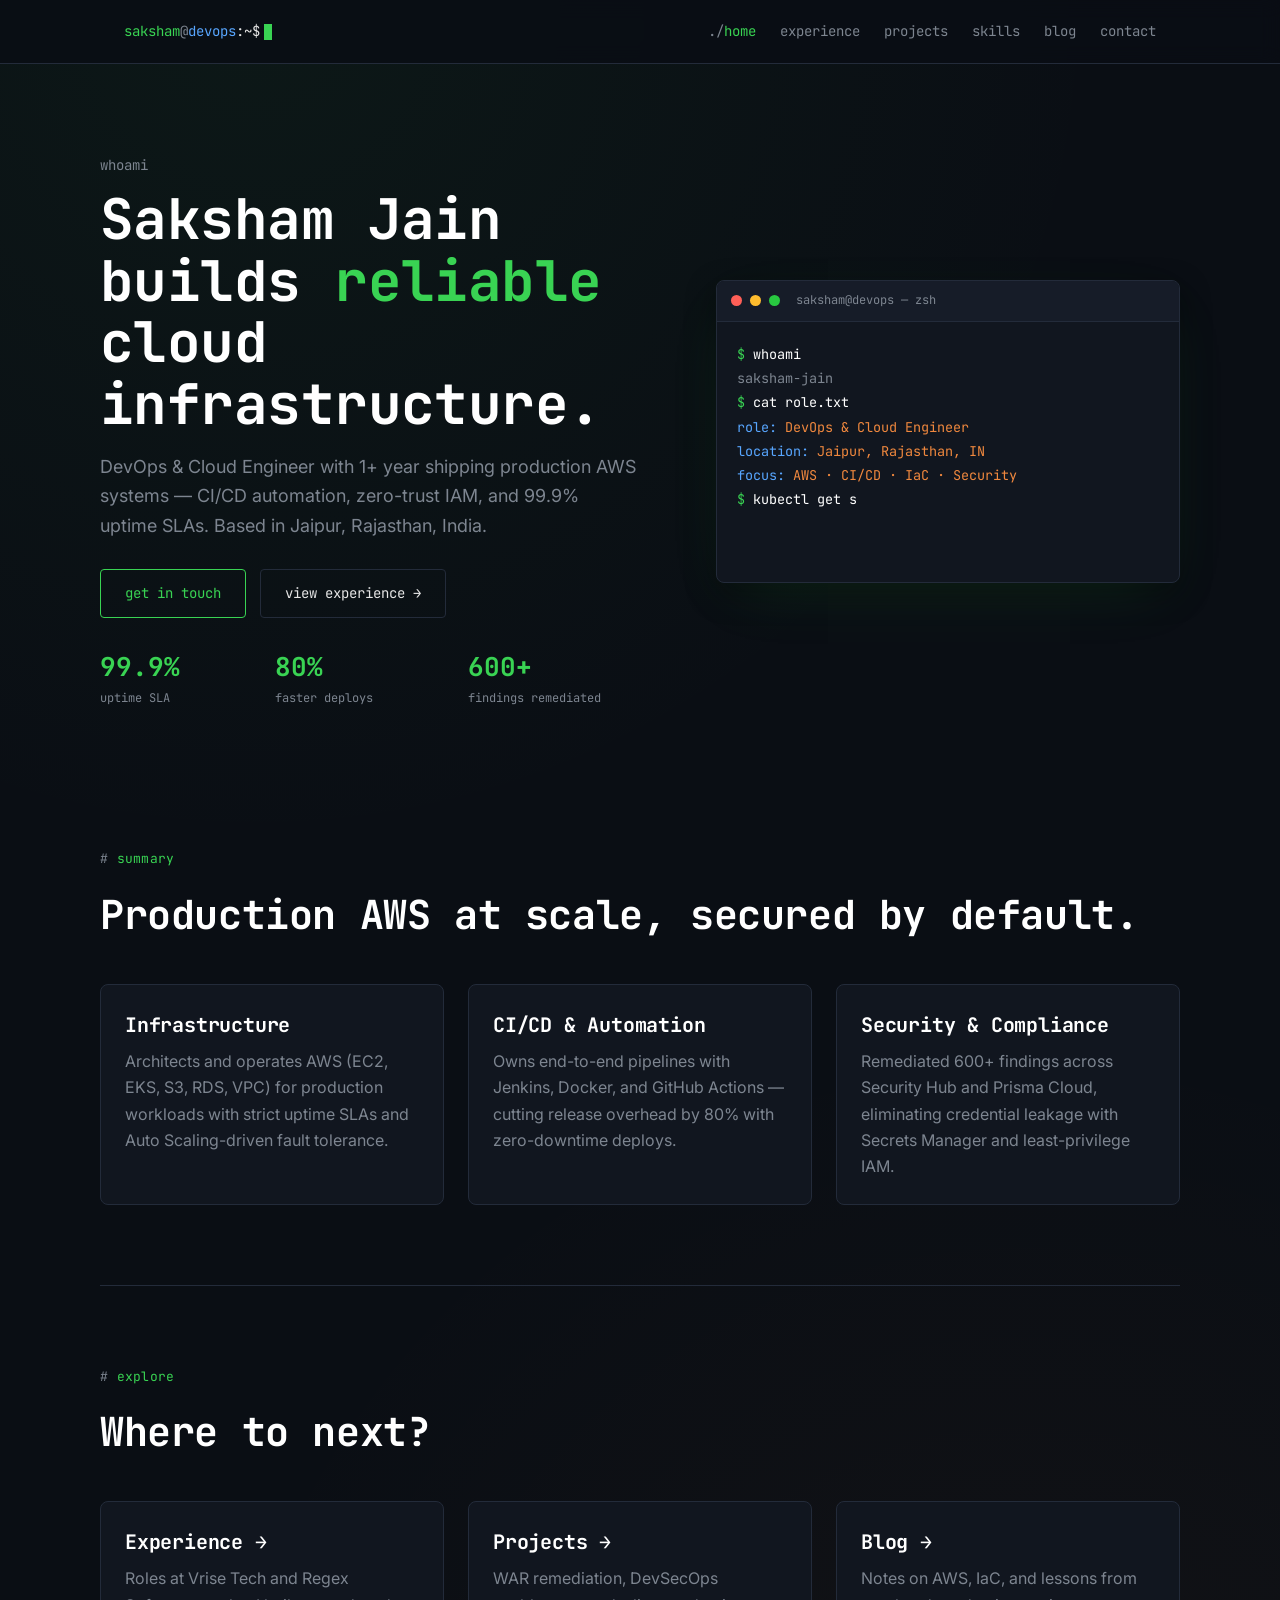
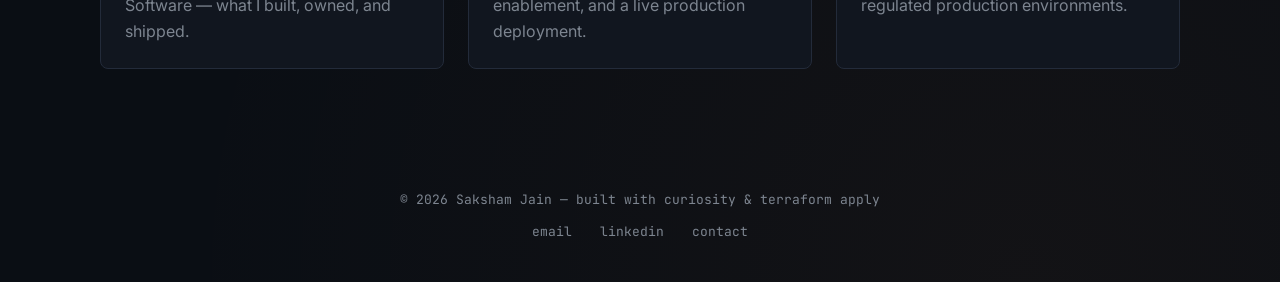
==== index.html @ ddb7da2a "Add files via upload" ====
<!DOCTYPE html>
<html lang="en">
<head>
  <meta charset="UTF-8" />
  <meta name="viewport" content="width=device-width, initial-scale=1.0" />
  <title>Saksham Jain — DevOps & Cloud Engineer</title>
  <meta name="description" content="Saksham Jain — DevOps & Cloud Engineer specializing in AWS, CI/CD, and Infrastructure as Code." />
  <link rel="preconnect" href="https://fonts.googleapis.com">
  <link rel="preconnect" href="https://fonts.gstatic.com" crossorigin>
  <link href="https://fonts.googleapis.com/css2?family=JetBrains+Mono:wght@400;500;700&family=Inter:wght@400;500;600&display=swap" rel="stylesheet">
  <link rel="stylesheet" href="css/style.css" />
</head>
<body>

  <nav class="navbar">
    <div class="nav-inner">
      <div class="nav-prompt">
        <span class="user">saksham</span><span class="at">@</span><span class="host">devops</span>:~$<span class="cursor"></span>
      </div>
      <button class="nav-toggle" aria-label="Toggle navigation">menu</button>
      <div class="nav-links">
        <a href="index.html" class="active">home</a>
        <a href="experience.html">experience</a>
        <a href="projects.html">projects</a>
        <a href="skills.html">skills</a>
        <a href="blog.html">blog</a>
        <a href="contact.html">contact</a>
      </div>
    </div>
  </nav>

  <!-- ===== HERO ===== -->
  <header class="container hero">
    <div>
      <div class="hero-eyebrow">whoami</div>
      <h1>Saksham Jain<br>builds <span class="accent">reliable</span> cloud infrastructure.</h1>
      <p class="hero-sub">
        DevOps &amp; Cloud Engineer with 1+ year shipping production AWS systems — CI/CD automation,
        zero-trust IAM, and 99.9% uptime SLAs. Based in Jaipur, Rajasthan, India.
      </p>
      <div class="hero-actions">
        <a href="contact.html" class="btn">get in touch</a>
        <a href="experience.html" class="btn secondary">view experience →</a>
      </div>
      <div class="hero-stats">
        <div class="stat">
          <div class="stat-num">99.9%</div>
          <div class="stat-label">uptime SLA</div>
        </div>
        <div class="stat">
          <div class="stat-num">80%</div>
          <div class="stat-label">faster deploys</div>
        </div>
        <div class="stat">
          <div class="stat-num">600+</div>
          <div class="stat-label">findings remediated</div>
        </div>
      </div>
    </div>

    <div class="terminal">
      <div class="terminal-bar">
        <span class="terminal-dot red"></span>
        <span class="terminal-dot yellow"></span>
        <span class="terminal-dot green"></span>
        <span class="terminal-title">saksham@devops — zsh</span>
      </div>
      <div class="terminal-body" id="hero-terminal"></div>
    </div>
  </header>

  <!-- ===== SUMMARY ===== -->
  <section class="section container">
    <div class="section-label">summary</div>
    <h2>Production AWS at scale, secured by default.</h2>
    <div class="grid-3 reveal">
      <div class="card">
        <h3>Infrastructure</h3>
        <p>Architects and operates AWS (EC2, EKS, S3, RDS, VPC) for production workloads with strict uptime SLAs and Auto Scaling-driven fault tolerance.</p>
      </div>
      <div class="card">
        <h3>CI/CD &amp; Automation</h3>
        <p>Owns end-to-end pipelines with Jenkins, Docker, and GitHub Actions — cutting release overhead by 80% with zero-downtime deploys.</p>
      </div>
      <div class="card">
        <h3>Security &amp; Compliance</h3>
        <p>Remediated 600+ findings across Security Hub and Prisma Cloud, eliminating credential leakage with Secrets Manager and least-privilege IAM.</p>
      </div>
    </div>
  </section>

  <!-- ===== QUICK LINKS ===== -->
  <section class="section container">
    <div class="section-label">explore</div>
    <h2>Where to next?</h2>
    <div class="grid-3 reveal">
      <a href="experience.html" class="card">
        <h3>Experience →</h3>
        <p>Roles at Vrise Tech and Regex Software — what I built, owned, and shipped.</p>
      </a>
      <a href="projects.html" class="card">
        <h3>Projects →</h3>
        <p>WAR remediation, DevSecOps enablement, and a live production deployment.</p>
      </a>
      <a href="blog.html" class="card">
        <h3>Blog →</h3>
        <p>Notes on AWS, IaC, and lessons from regulated production environments.</p>
      </a>
    </div>
  </section>

  <footer class="footer">
    <div class="container">
      <div>© 2026 Saksham Jain — built with curiosity & terraform apply</div>
      <div style="margin-top:10px;">
        <a href="mailto:sakshamsj02@gmail.com">email</a>
        <a href="https://www.linkedin.com/in/sakshamjain02/" target="_blank" rel="noopener">linkedin</a>
        <a href="contact.html">contact</a>
      </div>
    </div>
  </footer>

  <script src="js/main.js"></script>
  <script>
    typeTerminal("hero-terminal", [
      { type: "cmd", text: "whoami" },
      { type: "out", html: "saksham-jain" },
      { type: "cmd", text: "cat role.txt" },
      { type: "out", html: "<span class='k'>role:</span> <span class='v'>DevOps & Cloud Engineer</span>\n<span class='k'>location:</span> <span class='v'>Jaipur, Rajasthan, IN</span>\n<span class='k'>focus:</span> <span class='v'>AWS · CI/CD · IaC · Security</span>" },
      { type: "cmd", text: "kubectl get status" },
      { type: "out", html: "<span class='k'>uptime:</span> <span class='v'>99.9%</span>   <span class='k'>availability:</span> <span class='v'>open to work</span>" },
    ], { speed: 28, lineDelay: 400 });
  </script>
</body>
</html>
---- css/style.css ----
/* ===================================================
   Saksham Jain — DevOps Portfolio
   Theme: Terminal / Shell aesthetic
   =================================================== */

:root {
  --bg: #0a0e14;
  --bg-panel: #11161f;
  --bg-panel-2: #161c28;
  --border: #232b3a;
  --text: #e6e6e6;
  --text-muted: #7d8590;
  --green: #39d353;
  --green-dim: #1f7a35;
  --orange: #f0883e;
  --blue: #58a6ff;
  --font-mono: "JetBrains Mono", "Fira Code", monospace;
  --font-body: "Inter", -apple-system, sans-serif;
  --max-width: 1080px;
}

* { margin: 0; padding: 0; box-sizing: border-box; }

html { scroll-behavior: smooth; }

body {
  background: var(--bg);
  color: var(--text);
  font-family: var(--font-body);
  line-height: 1.65;
  font-size: 16px;
  background-image:
    radial-gradient(circle at 20% 0%, rgba(57, 211, 83, 0.05), transparent 40%),
    radial-gradient(circle at 80% 100%, rgba(240, 136, 62, 0.04), transparent 40%);
}

a { color: var(--green); text-decoration: none; }
a:hover { text-decoration: underline; }

::selection { background: var(--green-dim); color: #fff; }

/* Focus visibility */
a:focus-visible, button:focus-visible, input:focus-visible, textarea:focus-visible {
  outline: 2px solid var(--green);
  outline-offset: 2px;
}

/* ---------------- Layout helpers ---------------- */
.container {
  max-width: var(--max-width);
  margin: 0 auto;
  padding: 0 24px;
}

.section {
  padding: 80px 0;
  border-bottom: 1px solid var(--border);
}

.section:last-of-type { border-bottom: none; }

.section-label {
  font-family: var(--font-mono);
  font-size: 13px;
  color: var(--green);
  margin-bottom: 12px;
  letter-spacing: 0.02em;
}

.section-label::before { content: "# "; color: var(--text-muted); }

h1, h2, h3, h4 {
  font-family: var(--font-mono);
  font-weight: 700;
  letter-spacing: -0.01em;
  color: #fff;
}

h2 {
  font-size: clamp(28px, 4vw, 40px);
  margin-bottom: 36px;
}

h3 { font-size: 20px; margin-bottom: 6px; }

p { color: var(--text-muted); }

/* ---------------- Navbar (shell prompt) ---------------- */
.navbar {
  position: sticky;
  top: 0;
  z-index: 100;
  background: rgba(10, 14, 20, 0.85);
  backdrop-filter: blur(10px);
  border-bottom: 1px solid var(--border);
}

.nav-inner {
  max-width: var(--max-width);
  margin: 0 auto;
  padding: 16px 24px;
  display: flex;
  align-items: center;
  justify-content: space-between;
  gap: 24px;
}

.nav-prompt {
  font-family: var(--font-mono);
  font-size: 14px;
  white-space: nowrap;
  color: var(--text);
}

.nav-prompt .user { color: var(--green); }
.nav-prompt .at { color: var(--text-muted); }
.nav-prompt .host { color: var(--blue); }
.nav-prompt .cursor {
  display: inline-block;
  width: 8px;
  height: 16px;
  background: var(--green);
  margin-left: 4px;
  animation: blink 1.1s steps(2, start) infinite;
  vertical-align: middle;
}

@keyframes blink { to { visibility: hidden; } }

.nav-links {
  display: flex;
  gap: 24px;
  font-family: var(--font-mono);
  font-size: 14px;
  flex-wrap: wrap;
}

.nav-links a {
  color: var(--text-muted);
  position: relative;
  padding: 4px 0;
}

.nav-links a:hover, .nav-links a.active {
  color: var(--green);
  text-decoration: none;
}

.nav-links a.active::before { content: "./"; color: var(--text-muted); }
.nav-links a:not(.active)::before { content: ""; }

/* mobile nav toggle */
.nav-toggle {
  display: none;
  background: none;
  border: 1px solid var(--border);
  color: var(--text);
  font-family: var(--font-mono);
  padding: 6px 10px;
  border-radius: 4px;
  cursor: pointer;
}

@media (max-width: 720px) {
  .nav-toggle { display: block; }
  .nav-links {
    display: none;
    position: absolute;
    top: 100%;
    left: 0; right: 0;
    background: var(--bg-panel);
    border-bottom: 1px solid var(--border);
    flex-direction: column;
    padding: 16px 24px;
    gap: 14px;
  }
  .nav-links.open { display: flex; }
  .nav-inner { position: relative; }
}

/* ---------------- Buttons / badges ---------------- */
.btn {
  font-family: var(--font-mono);
  display: inline-block;
  padding: 12px 24px;
  border: 1px solid var(--green);
  color: var(--green);
  border-radius: 4px;
  font-size: 14px;
  transition: background 0.15s, color 0.15s;
}

.btn:hover {
  background: var(--green);
  color: #06150a;
  text-decoration: none;
}

.btn.secondary {
  border-color: var(--border);
  color: var(--text);
}
.btn.secondary:hover { background: var(--bg-panel-2); color: var(--text); }

.badge {
  font-family: var(--font-mono);
  font-size: 12px;
  padding: 3px 10px;
  border-radius: 3px;
  border: 1px solid var(--green-dim);
  color: var(--green);
  background: rgba(57, 211, 83, 0.06);
  display: inline-flex;
  align-items: center;
  gap: 6px;
}

.badge::before {
  content: "";
  width: 6px; height: 6px;
  border-radius: 50%;
  background: var(--green);
  display: inline-block;
}

.badge.orange {
  border-color: rgba(240, 136, 62, 0.4);
  color: var(--orange);
  background: rgba(240, 136, 62, 0.06);
}
.badge.orange::before { background: var(--orange); }

/* ---------------- Hero ---------------- */
.hero {
  padding: 90px 0 60px;
  display: grid;
  grid-template-columns: 1.1fr 0.9fr;
  gap: 48px;
  align-items: center;
}

@media (max-width: 860px) {
  .hero { grid-template-columns: 1fr; padding-top: 50px; }
}

.hero-eyebrow {
  font-family: var(--font-mono);
  color: var(--text-muted);
  font-size: 14px;
  margin-bottom: 12px;
}

.hero h1 {
  font-size: clamp(36px, 6vw, 56px);
  line-height: 1.1;
  margin-bottom: 16px;
}

.hero h1 .accent { color: var(--green); }

.hero-sub {
  font-size: 18px;
  color: var(--text-muted);
  margin-bottom: 28px;
  max-width: 540px;
}

.hero-actions { display: flex; gap: 14px; flex-wrap: wrap; margin-bottom: 28px; }

.hero-stats {
  display: grid;
  grid-template-columns: repeat(3, auto);
  gap: 28px;
}

.stat .stat-num {
  font-family: var(--font-mono);
  font-size: 26px;
  color: var(--green);
  font-weight: 700;
}
.stat .stat-label {
  font-size: 12px;
  color: var(--text-muted);
  font-family: var(--font-mono);
}

/* ---------------- Terminal window ---------------- */
.terminal {
  background: var(--bg-panel);
  border: 1px solid var(--border);
  border-radius: 8px;
  overflow: hidden;
  box-shadow: 0 20px 60px -20px rgba(57, 211, 83, 0.15), 0 10px 30px rgba(0,0,0,0.4);
}

.terminal-bar {
  display: flex;
  align-items: center;
  gap: 8px;
  padding: 10px 14px;
  background: var(--bg-panel-2);
  border-bottom: 1px solid var(--border);
}

.terminal-dot { width: 11px; height: 11px; border-radius: 50%; }
.terminal-dot.red { background: #ff5f57; }
.terminal-dot.yellow { background: #febc2e; }
.terminal-dot.green { background: #28c840; }

.terminal-title {
  font-family: var(--font-mono);
  font-size: 12px;
  color: var(--text-muted);
  margin-left: 8px;
}

.terminal-body {
  font-family: var(--font-mono);
  font-size: 13.5px;
  padding: 20px;
  min-height: 260px;
  line-height: 1.8;
}

.terminal-body .line { white-space: pre-wrap; word-break: break-word; }
.terminal-body .prompt-char { color: var(--green); }
.terminal-body .cmd { color: #fff; }
.terminal-body .out { color: var(--text-muted); }
.terminal-body .out .k { color: var(--blue); }
.terminal-body .out .v { color: var(--orange); }

.term-cursor {
  display: inline-block;
  width: 8px; height: 14px;
  background: var(--green);
  vertical-align: middle;
  animation: blink 1s steps(2, start) infinite;
}

/* ---------------- Cards / grids ---------------- */
.grid-2 { display: grid; grid-template-columns: repeat(2, 1fr); gap: 24px; }
.grid-3 { display: grid; grid-template-columns: repeat(3, 1fr); gap: 24px; }

@media (max-width: 860px) {
  .grid-2, .grid-3 { grid-template-columns: 1fr; }
}

.card {
  background: var(--bg-panel);
  border: 1px solid var(--border);
  border-radius: 8px;
  padding: 24px;
  transition: border-color 0.2s, transform 0.2s;
}

.card:hover {
  border-color: var(--green-dim);
  transform: translateY(-2px);
}

.tag-row { display: flex; flex-wrap: wrap; gap: 8px; margin-top: 14px; }
.tag {
  font-family: var(--font-mono);
  font-size: 11.5px;
  color: var(--text-muted);
  border: 1px solid var(--border);
  padding: 3px 8px;
  border-radius: 3px;
}

/* ---------------- Timeline (experience) ---------------- */
.timeline {
  position: relative;
  padding-left: 32px;
  border-left: 2px solid var(--border);
}

.timeline-item {
  position: relative;
  padding-bottom: 48px;
}
.timeline-item:last-child { padding-bottom: 0; }

.timeline-item::before {
  content: "";
  position: absolute;
  left: -38px;
  top: 4px;
  width: 12px; height: 12px;
  border-radius: 50%;
  background: var(--bg);
  border: 2px solid var(--green);
}

.timeline-item.current::before {
  background: var(--green);
  box-shadow: 0 0 0 4px rgba(57, 211, 83, 0.15);
}

.timeline-date {
  font-family: var(--font-mono);
  font-size: 12.5px;
  color: var(--green);
  margin-bottom: 4px;
}

.timeline-item h3 { margin-bottom: 2px; }
.timeline-company { color: var(--text-muted); font-size: 14px; margin-bottom: 12px; font-family: var(--font-mono); }

.timeline-item ul {
  list-style: none;
  padding-left: 0;
}
.timeline-item li {
  position: relative;
  padding-left: 20px;
  margin-bottom: 10px;
  color: var(--text-muted);
  font-size: 14.5px;
}
.timeline-item li::before {
  content: "$";
  color: var(--green);
  position: absolute;
  left: 0;
  font-family: var(--font-mono);
}

/* ---------------- Skills table (kubectl style) ---------------- */
.k8s-table {
  width: 100%;
  border-collapse: collapse;
  font-family: var(--font-mono);
  font-size: 13.5px;
  background: var(--bg-panel);
  border: 1px solid var(--border);
  border-radius: 8px;
  overflow: hidden;
}

.k8s-table th, .k8s-table td {
  padding: 12px 16px;
  text-align: left;
  border-bottom: 1px solid var(--border);
}

.k8s-table th {
  color: var(--text-muted);
  font-weight: 400;
  background: var(--bg-panel-2);
  text-transform: uppercase;
  font-size: 11px;
  letter-spacing: 0.05em;
}

.k8s-table tr:last-child td { border-bottom: none; }
.k8s-table td:first-child { color: #fff; }
.k8s-table .status-running {
  color: var(--green);
}
.k8s-table .status-running::before {
  content: "● ";
}

/* ---------------- Footer ---------------- */
.footer {
  padding: 40px 0;
  text-align: center;
  font-family: var(--font-mono);
  font-size: 13px;
  color: var(--text-muted);
}

.footer a { color: var(--text-muted); margin: 0 10px; }
.footer a:hover { color: var(--green); }

/* ---------------- Page header (non-home pages) ---------------- */
.page-header {
  padding: 60px 0 20px;
}
.page-header h1 { font-size: clamp(28px, 5vw, 42px); margin-bottom: 8px; }
.page-header p { font-family: var(--font-mono); font-size: 14px; }

/* ---------------- Blog ---------------- */
.blog-card { display: flex; flex-direction: column; gap: 10px; }
.blog-meta {
  font-family: var(--font-mono);
  font-size: 12px;
  color: var(--text-muted);
  display: flex;
  gap: 16px;
}
.blog-card h3 a { color: #fff; }
.blog-card h3 a:hover { color: var(--green); }
.blog-card p { font-size: 14px; }

.blog-post-body h2 { font-size: 22px; margin-top: 32px; margin-bottom: 14px; }
.blog-post-body p { color: var(--text); margin-bottom: 16px; font-size: 15.5px; }
.blog-post-body code {
  font-family: var(--font-mono);
  background: var(--bg-panel-2);
  padding: 2px 6px;
  border-radius: 3px;
  font-size: 13px;
  color: var(--green);
}
.blog-post-body pre {
  background: var(--bg-panel);
  border: 1px solid var(--border);
  border-radius: 6px;
  padding: 16px;
  overflow-x: auto;
  margin-bottom: 16px;
}
.blog-post-body pre code { background: none; padding: 0; color: var(--text); }
.blog-post-body ul { color: var(--text); margin: 0 0 16px 0; padding-left: 24px; }
.blog-post-body li { margin-bottom: 6px; }

/* ---------------- Contact form ---------------- */
.contact-form {
  display: flex;
  flex-direction: column;
  gap: 16px;
  max-width: 540px;
}
.contact-form label {
  font-family: var(--font-mono);
  font-size: 12.5px;
  color: var(--text-muted);
  display: block;
  margin-bottom: 6px;
}
.contact-form input, .contact-form textarea {
  width: 100%;
  background: var(--bg-panel);
  border: 1px solid var(--border);
  color: var(--text);
  font-family: var(--font-body);
  font-size: 14px;
  padding: 12px 14px;
  border-radius: 4px;
  resize: vertical;
}
.contact-form input:focus, .contact-form textarea:focus {
  border-color: var(--green);
}
.form-status {
  font-family: var(--font-mono);
  font-size: 13px;
  color: var(--green);
  min-height: 20px;
}

/* ---------------- Scroll reveal ---------------- */
.reveal {
  opacity: 0;
  transform: translateY(16px);
  transition: opacity 0.6s ease, transform 0.6s ease;
}
.reveal.visible { opacity: 1; transform: translateY(0); }

@media (prefers-reduced-motion: reduce) {
  .reveal { opacity: 1; transform: none; transition: none; }
  .term-cursor, .nav-prompt .cursor { animation: none; }
}
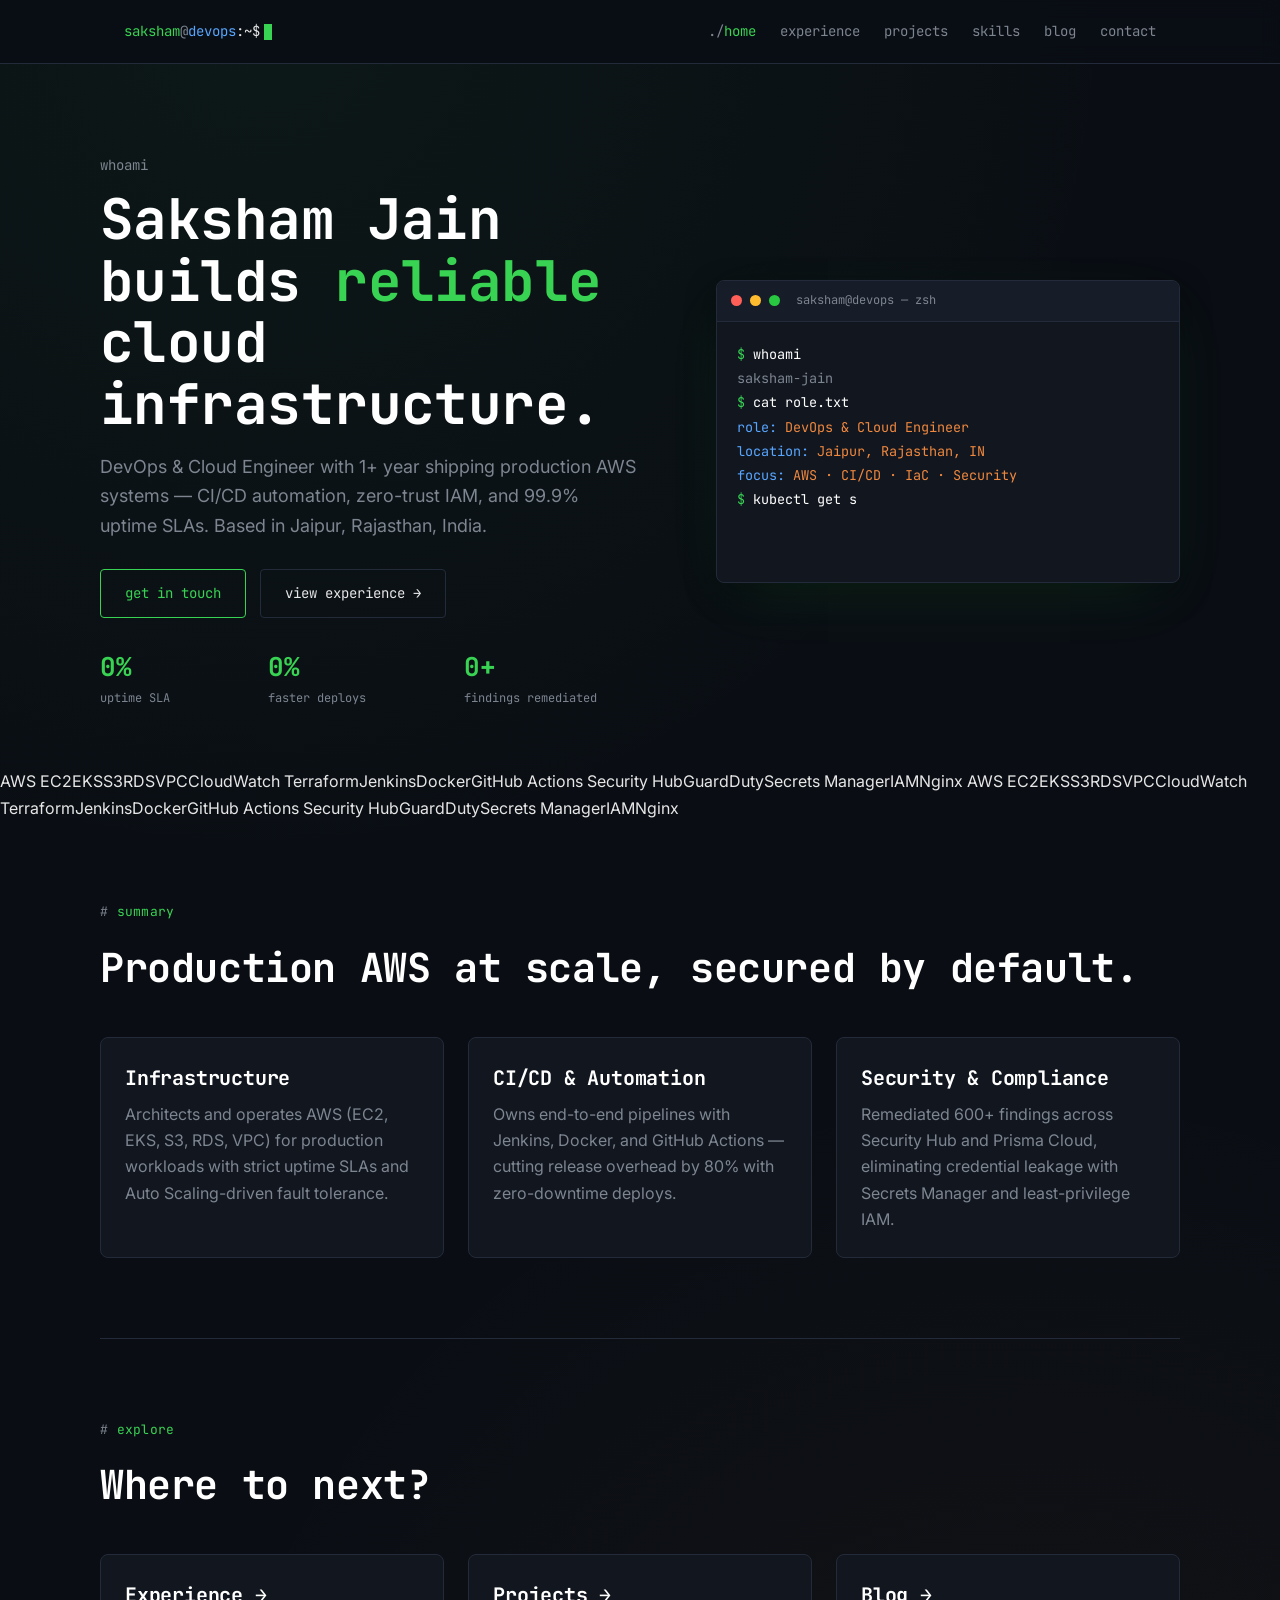
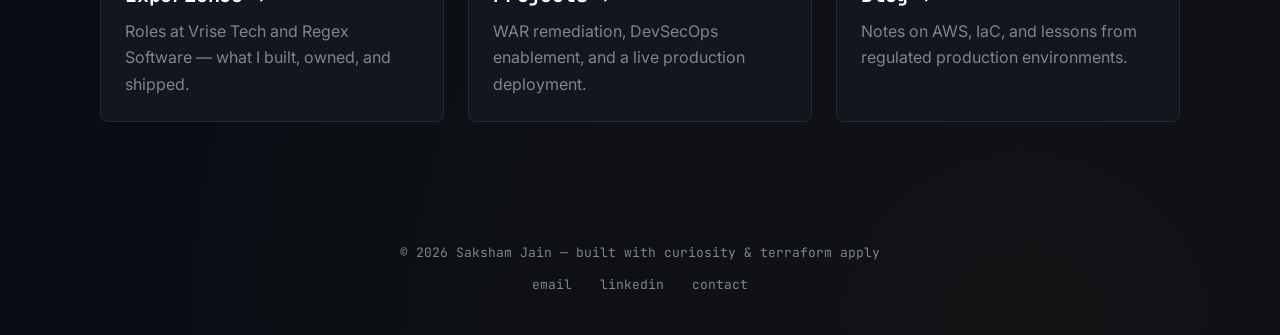
==== commit 6e825601: "Update index.html" ====
--- a/index.html
+++ b/index.html
@@ -44,15 +44,15 @@
       </div>
       <div class="hero-stats">
         <div class="stat">
-          <div class="stat-num">99.9%</div>
+          <div class="stat-num" data-counter="99.9%">0%</div>
           <div class="stat-label">uptime SLA</div>
         </div>
         <div class="stat">
-          <div class="stat-num">80%</div>
+          <div class="stat-num" data-counter="80%">0%</div>
           <div class="stat-label">faster deploys</div>
         </div>
         <div class="stat">
-          <div class="stat-num">600+</div>
+          <div class="stat-num" data-counter="600+">0+</div>
           <div class="stat-label">findings remediated</div>
         </div>
       </div>
@@ -69,11 +69,23 @@
     </div>
   </header>
 
+  <!-- ===== TECH MARQUEE ===== -->
+  <div class="marquee">
+    <div class="marquee-track">
+      <span>AWS EC2</span><span>EKS</span><span>S3</span><span>RDS</span><span>VPC</span><span>CloudWatch</span>
+      <span>Terraform</span><span>Jenkins</span><span>Docker</span><span>GitHub Actions</span>
+      <span>Security Hub</span><span>GuardDuty</span><span>Secrets Manager</span><span>IAM</span><span>Nginx</span>
+      <span>AWS EC2</span><span>EKS</span><span>S3</span><span>RDS</span><span>VPC</span><span>CloudWatch</span>
+      <span>Terraform</span><span>Jenkins</span><span>Docker</span><span>GitHub Actions</span>
+      <span>Security Hub</span><span>GuardDuty</span><span>Secrets Manager</span><span>IAM</span><span>Nginx</span>
+    </div>
+  </div>
+
   <!-- ===== SUMMARY ===== -->
   <section class="section container">
     <div class="section-label">summary</div>
     <h2>Production AWS at scale, secured by default.</h2>
-    <div class="grid-3 reveal">
+    <div class="grid-3 stagger">
       <div class="card">
         <h3>Infrastructure</h3>
         <p>Architects and operates AWS (EC2, EKS, S3, RDS, VPC) for production workloads with strict uptime SLAs and Auto Scaling-driven fault tolerance.</p>
@@ -93,7 +105,7 @@
   <section class="section container">
     <div class="section-label">explore</div>
     <h2>Where to next?</h2>
-    <div class="grid-3 reveal">
+    <div class="grid-3 stagger">
       <a href="experience.html" class="card">
         <h3>Experience →</h3>
         <p>Roles at Vrise Tech and Regex Software — what I built, owned, and shipped.</p>
